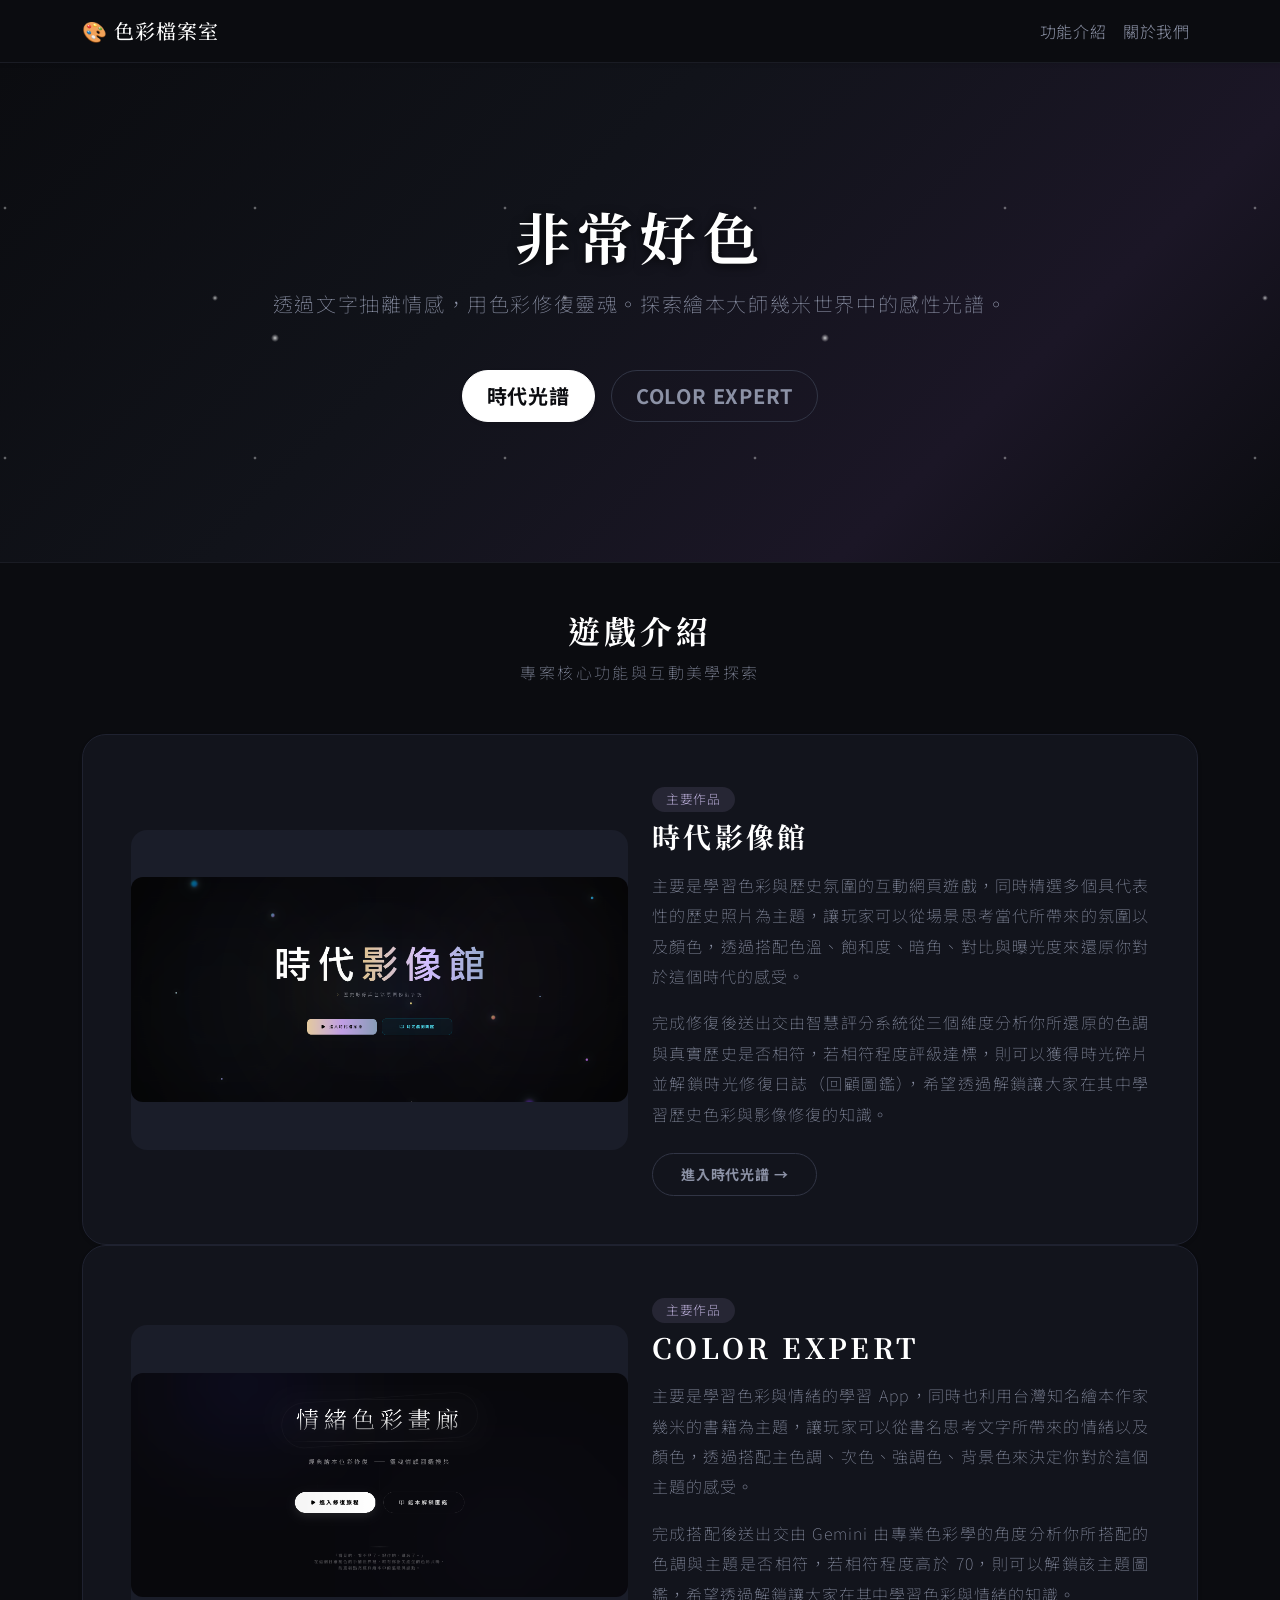
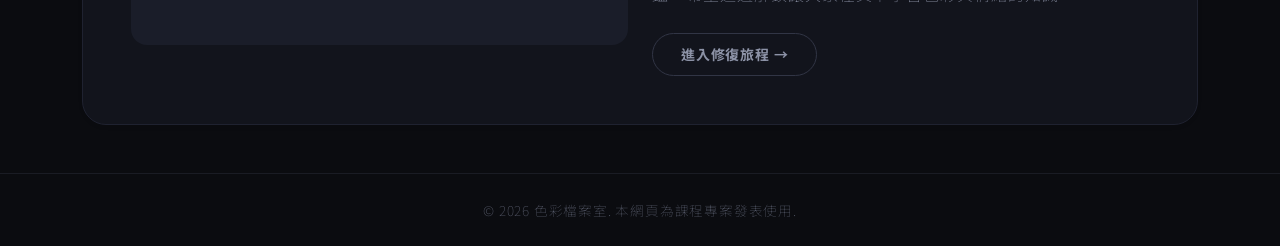
==== app inventor/index.html @ a7d78e62 "Add files via upload" ====
<!DOCTYPE html>
<html lang="zh-TW">
<head>
    <meta charset="UTF-8">
    <meta name="viewport" content="width=device-width, initial-scale=1.0">
    <title>色彩檔案室｜首頁</title>
    
    <link rel="preconnect" href="https://fonts.googleapis.com">
    <link rel="preconnect" href="https://fonts.gstatic.com" crossorigin>
    <link href="https://fonts.googleapis.com/css2?family=Noto+Sans+TC:wght@100;300;400;500&family=Noto+Serif+TC:wght@300;400;500&display=swap" rel="stylesheet">
    
    <link href="https://cdn.jsdelivr.net/npm/bootstrap@5.3.0/dist/css/bootstrap.min.css" rel="stylesheet">
    
    <link rel="stylesheet" href="style.css">
</head>
<body>

    <nav class="navbar navbar-expand-lg navbar-dark shadow-sm sticky-top">
        <div class="container">
            <a class="navbar-brand brand-glow" href="#">🎨 色彩檔案室</a>
            <button class="navbar-toggler" type="button" data-bs-toggle="collapse" data-bs-target="#navbarNav">
                <span class="navbar-toggler-icon"></span>
            </button>
            <div class="collapse navbar-collapse" id="navbarNav">
                <ul class="navbar-nav ms-auto">
                    <li class="nav-item"><a class="nav-link" href="#features">功能介紹</a></li>
                    <li class="nav-item"><a class="nav-link" href="#team">關於我們</a></li>
                </ul>
            </div>
        </div>
    </nav>

    <header class="hero-section">
        <div class="container">
            <h1 class="display-4 fw-bold mb-3 font-serif-title">非常好色</h1>
            <p class="lead mb-5">透過文字抽離情感，用色彩修復靈魂。探索繪本大師幾米世界中的感性光譜。</p>
            
            <div class="d-grid gap-3 d-sm-flex justify-content-sm-center">
                <a href="https://era-palette.vercel.app/" target="_blank" class="btn btn-custom-primary btn-lg px-4 gap-3 fw-bold shadow-sm">
                    時代光譜
                </a>
                <a href="https://color-expert.vercel.app/" target="_blank" class="btn btn-custom-outline btn-lg px-4 fw-bold">
                    COLOR EXPERT
                </a>
            </div>
        </div>
    </header>

    <section id="features" class="py-5">
        <div class="container">
            <div class="text-center mb-5">
                <h2 class="fw-bold font-serif-title">遊戲介紹</h2>
                <p class="text-muted-thin">專案核心功能與互動美學探索</p>
            </div>
            
            <div class="row">
                <div class="col-12">
                    <div class="card p-4 p-md-5 shadow-sm feature-card text-white">
                        <div class="row align-items-center g-4">
                            
                            <div class="col-lg-6">
                                <div class="game-image-placeholder d-flex align-items-center justify-content-center p-0" style="border: none;">
                                    <img src="game1.png" alt="COLOR EXPERT 遊戲畫面" class="img-fluid game-img w-100 h-100">
                                </div>
                            </div>
                            
                            <div class="col-lg-6">
                                <span class="badge badge-custom mb-2">主要作品</span>
                                <h3 class="fw-bold font-serif-title mb-3" style="color: #ffffff;">時代影像館</h3>
                                <p class="game-intro-text">
                                    主要是學習色彩與歷史氛圍的互動網頁遊戲，同時精選多個具代表性的歷史照片為主題，讓玩家可以從場景思考當代所帶來的氛圍以及顏色，透過搭配色溫、飽和度、暗角、對比與曝光度來還原你對於這個時代的感受。
                                </p>
                                <p class="game-intro-text mt-3">
                                    完成修復後送出交由智慧評分系統從三個維度分析你所還原的色調與真實歷史是否相符，若相符程度評級達標，則可以獲得時光碎片並解鎖時光修復日誌（回顧圖鑑），希望透過解鎖讓大家在其中學習歷史色彩與影像修復的知識。
                                </p>
                                
                                <div class="mt-4">
                                    <a href="https://era-palette.vercel.app/" target="_blank" class="btn btn-custom-outline btn-sm fw-bold">
                                        進入時代光譜 →
                                    </a>
                                </div>
                            </div>
                            
                        </div>
                    </div>
                </div>
            </div>

            <div class="row">
                <div class="col-12">
                    <div class="card p-4 p-md-5 shadow-sm feature-card text-white">
                        <div class="row align-items-center g-4">
                            
                            <div class="col-lg-6">
                                <div class="game-image-placeholder d-flex align-items-center justify-content-center p-0" style="border: none;">
                                    <img src="game2.png" alt="COLOR EXPERT 遊戲畫面" class="img-fluid game-img w-100 h-100">
                                </div>
                            </div>
                            
                            <div class="col-lg-6">
                                <span class="badge badge-custom mb-2">主要作品</span>
                                <h3 class="fw-bold font-serif-title mb-3" style="color: #ffffff;">COLOR EXPERT</h3>
                                <p class="game-intro-text">
                                    主要是學習色彩與情緒的學習 App，同時也利用台灣知名繪本作家幾米的書籍為主題，讓玩家可以從書名思考文字所帶來的情緒以及顏色，透過搭配主色調、次色、強調色、背景色來決定你對於這個主題的感受。
                                </p>
                                <p class="game-intro-text mt-3">
                                    完成搭配後送出交由 Gemini 由專業色彩學的角度分析你所搭配的色調與主題是否相符，若相符程度高於 70，則可以解鎖該主題圖鑑，希望透過解鎖讓大家在其中學習色彩與情緒的知識。
                                </p>
                                
                                <div class="mt-4">
                                    <a href="https://color-expert.vercel.app/" target="_blank" class="btn btn-custom-outline btn-sm fw-bold">
                                        進入修復旅程 →
                                    </a>
                                </div>
                            </div>
                            
                        </div>
                    </div>
                </div>
            </div> </div>
    </section>

    <footer class="footer-section text-white text-center py-4">
        <div class="container">
            <p class="mb-0">© 2026 色彩檔案室. 本網頁為課程專案發表使用.</p>
        </div>
    </footer>

    <script src="https://cdn.jsdelivr.net/npm/bootstrap@5.3.0/dist/js/bootstrap.bundle.min.js"></script>
</body>
</html>
---- app inventor/style.css ----
/* ==========================================
   全域文字與字體設定
   ========================================== */
body {
    background-color: #0b0c10; /* 更深邃、貼近圖片基礎的微夜色 */
    color: #e2e4e9; 
    font-family: 'Noto Sans TC', sans-serif;
    font-weight: 300;
    line-height: 1.8;
    letter-spacing: 0.05em; /* 拉大字距增加質感 */
}

/* 標題專用樣式：採用纖細有雕刻感的思源宋體 */
.font-serif-title {
    font-family: 'Noto Serif TC', serif;
    font-weight: 300; /* 保持輕盈，橫線才會夠細夠精緻 */
    letter-spacing: 0.12em; /* 圖片中拉大字距的視覺特徵 */
}

.text-muted-thin {
    font-weight: 100; 
    letter-spacing: 0.15em; 
    color: #8c92a6; /* 帶有灰藍調的細字顏色 */
}

/* ==========================================
   導覽列 (Navbar)
   ========================================== */
.navbar {
    background-color: #0b0c10 !important;
    border-bottom: 1px solid #1a1c24;
}

.navbar-brand {
    font-family: 'Noto Serif TC', serif;
    font-weight: 500;
    color: #ffffff !important;
    letter-spacing: 0.05em;
    transition: color 0.3s;
}

.navbar-brand:hover {
    color: #d1c4e9 !important; 
}

.nav-link {
    font-weight: 300;
    color: #8c92a6 !important;
    letter-spacing: 0.05em;
    transition: color 0.3s;
}

.nav-link:hover {
    color: #ffffff !important; 
}

/* ==========================================
   主視覺區 (Hero Section) 💡 已加入星空閃爍動畫
   ========================================== */
.hero-section {
    padding: 140px 0; 
    text-align: center;
    position: relative;
    overflow: hidden; /* 確保內容不會溢出 */
    background-color: #0b0c10; 
    border-bottom: 1px solid #1a1c24;
    
    /* 💡 為了讓星空能獨立閃爍而不影響文字，我們將星光用 ::before 偽元素來繪製 */
    background-image: linear-gradient(135deg, #0b0c10 0%, #11131a 40%, #1b1626 75%, #0b0c10 100%);
}

/* ✨ 新增：負責背景星光的獨立圖層 */
.hero-section::before {
    content: "";
    position: absolute;
    top: 0; left: 0; right: 0; bottom: 0;
    z-index: 0;
    
    /* 這裡保留您原本精美的三層放射狀星光 */
    background-image: 
        radial-gradient(rgba(255,255,255,0.9), rgba(255,255,255,.3) 2.5px, transparent 4px),
        radial-gradient(rgba(255,255,255,0.8), rgba(255,255,255,.2) 2px, transparent 3px),
        radial-gradient(rgba(255,255,255,0.7), rgba(255,255,255,.1) 1.5px, transparent 2px);
    background-size: 550px 550px, 350px 350px, 250px 250px;
    background-position: 0 0, 40px 60px, 130px 270px;
    
    /* 🎬 套用呼吸閃爍動畫：時長 6 秒、無限循環、柔和縮放進出 */
    animation: starTwinkle 6s ease-in-out infinite;
    opacity: 0.85;
}

/* 確保 Hero 區塊內的文字內容在閃爍星光之上，不會跟著變暗 */
.hero-section .container {
    position: relative;
    z-index: 1;
}

.hero-section h1 {
    color: #ffffff !important;
    text-shadow: 0 2px 10px rgba(0,0,0,0.7);
}

.hero-section p.lead {
    font-weight: 100; 
    color: #8c92a6 !important;
    letter-spacing: 0.08em;
}

/* ==========================================
   按鈕自訂樣式
   ========================================== */
.btn-custom-primary {
    background-color: #ffffff !important;
    color: #0b0c10 !important;
    border: 1px solid #ffffff !important;
    border-radius: 30px; 
    padding: 10px 28px;
    transition: all 0.3s ease;
}
.btn-custom-primary:hover {
    background-color: rgba(255,255,255,0.85) !important;
    transform: translateY(-2px);
    box-shadow: 0 4px 15px rgba(255, 255, 255, 0.15);
}

.btn-custom-outline {
    background-color: transparent !important;
    color: #8c92a6 !important;
    border: 1px solid #313545 !important;
    border-radius: 30px;
    padding: 10px 28px;
    transition: all 0.3s ease;
}
.btn-custom-outline:hover {
    color: #ffffff !important;
    border-color: #8c92a6 !important;
    transform: translateY(-2px);
}

/* ==========================================
   功能介紹與滿版卡片區 (Features)
   ========================================== */
#features {
    background-color: #0b0c10 !important;
}

.feature-card {
    background-color: #12141c; 
    border: 1px solid #1f2230;
    border-radius: 24px; 
    transition: all 0.4s cubic-bezier(0.16, 1, 0.3, 1);
}

.feature-card:hover {
    border-color: #9c8eb9; 
    box-shadow: 0 16px 40px rgba(156, 142, 185, 0.06);
}

.game-image-placeholder {
    background-color: #1a1d29; 
    border: 1px dashed #31364a;  
    border-radius: 16px;
    min-height: 320px;          
    padding: 20px;
    transition: border-color 0.3s;
}

.feature-card:hover .game-image-placeholder {
    border-color: #5d5475;      
}

.placeholder-text-box p {
    font-weight: 100;
    font-size: 0.9rem;
    color: #63697a;
    letter-spacing: 0.05em;
}

.game-img {
    border-radius: 12px;
    max-height: 350px;
    object-fit: cover;
}

.badge-custom {
    background-color: rgba(156, 142, 185, 0.15);
    color: #b3a7d0;
    font-weight: 300;
    font-size: 0.8rem;
    padding: 6px 14px;
    border-radius: 20px;
    letter-spacing: 0.05em;
}

.feature-card .game-intro-text {
    font-weight: 100;
    color: #8c92a6;
    text-align: justify;
    font-size: 1rem;
    letter-spacing: 0.06em;
    line-height: 1.9;
}

.icon-box {
    font-size: 2.3rem;
}

h1, h2 {
    color: #ffffff;
}

/* ==========================================
   頁尾 (Footer)
   ========================================== */
.footer-section {
    background-color: #0b0c10; 
    border-top: 1px solid #1a1c24;
}

.footer-section p {
    font-weight: 100; 
    font-size: 0.85rem; 
    color: #535766;
}

/* ==========================================
   🎬 ✨ 新增：星空背景閃爍動畫定義 (Keyframes)
   ========================================== */
@keyframes starTwinkle {
    0%, 100% {
        opacity: 0.85;
        transform: scale(1);
    }
    50% {
        opacity: 0.4;      /* 降到 0.4，讓星星變暗微弱，模擬真實星夜 */
        transform: scale(0.98); /* 細微縮放增加動態層次感 */
    }
}
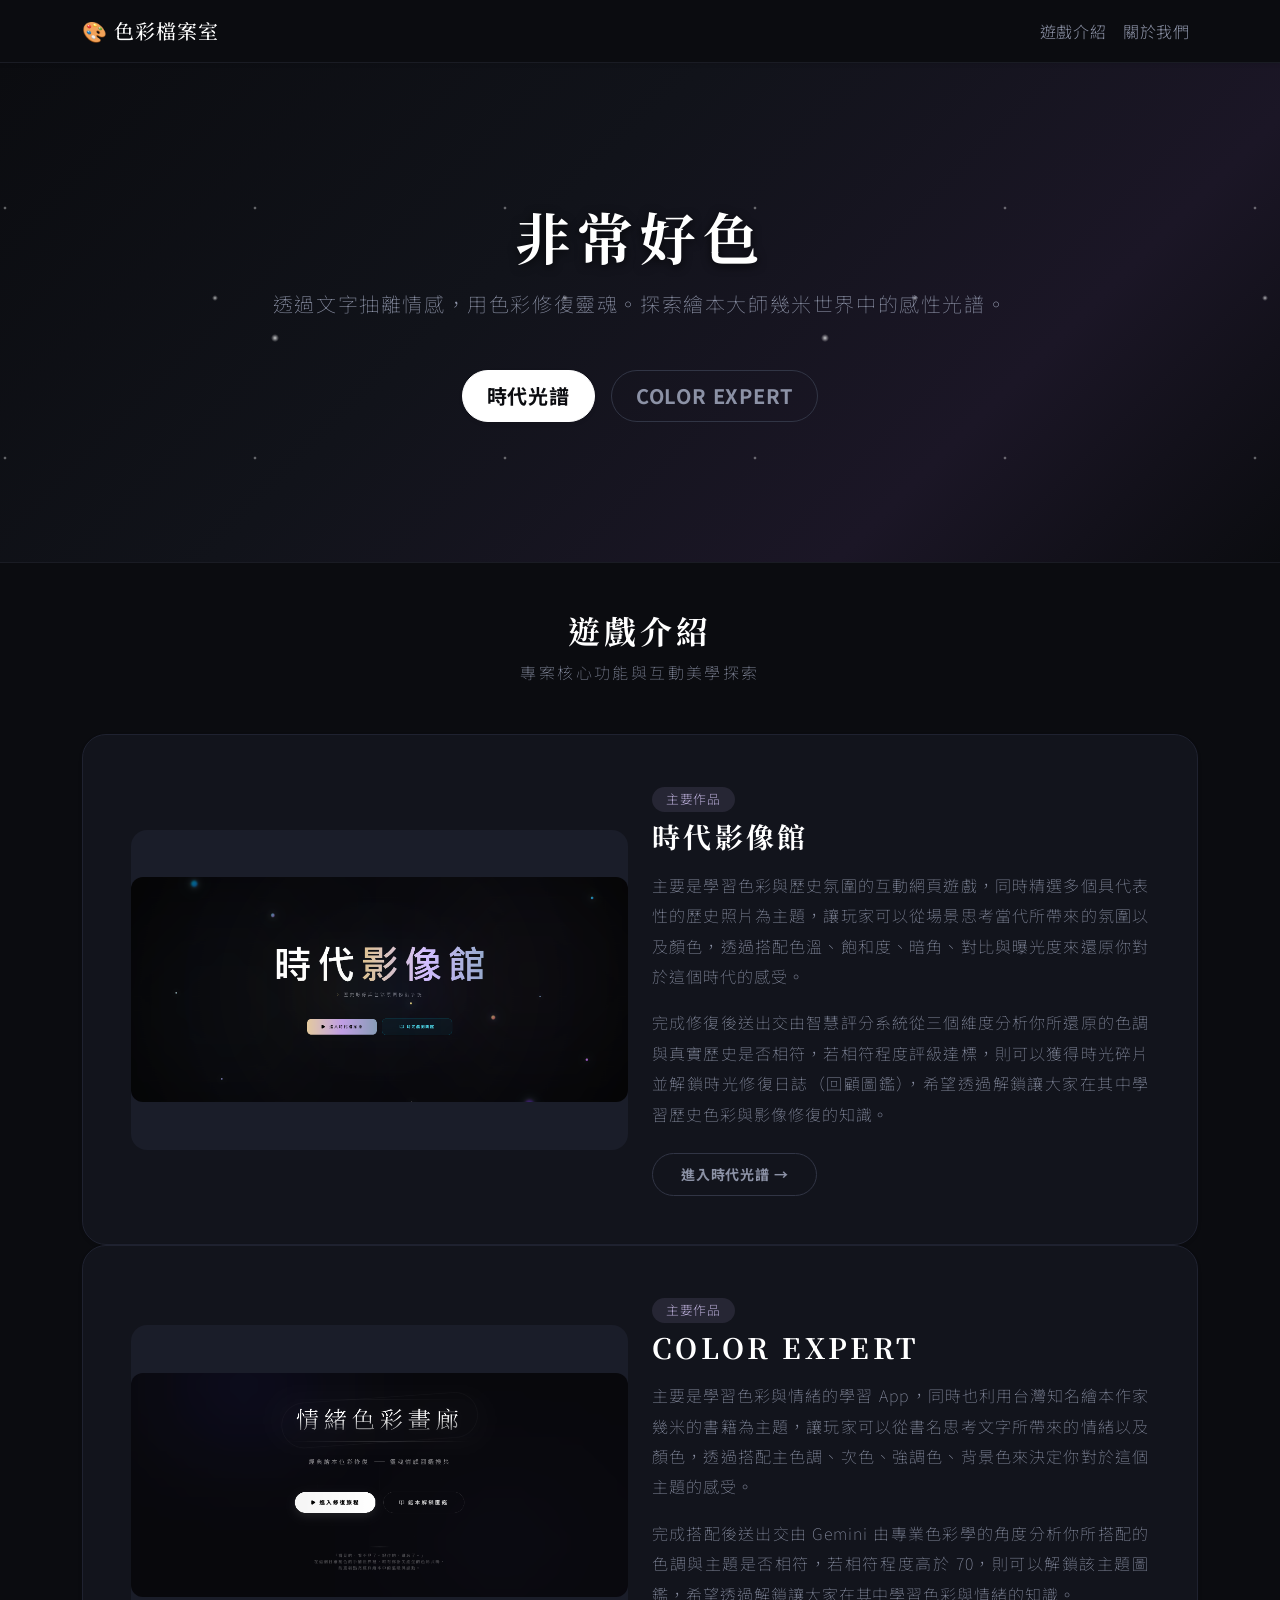
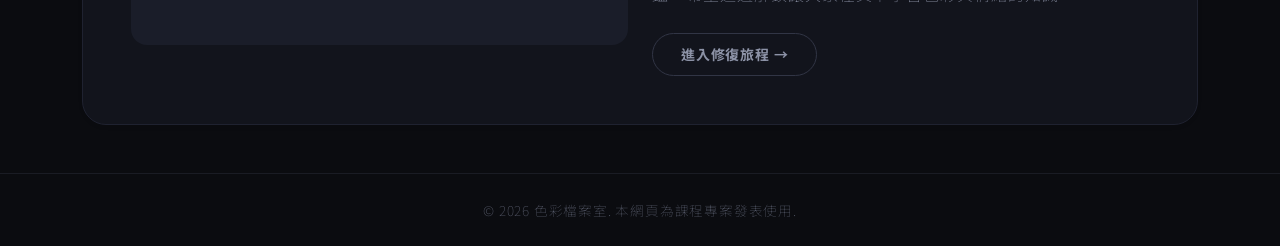
==== commit 3d8e6353: "Update index.html" ====
--- a/app inventor/index.html
+++ b/app inventor/index.html
@@ -23,7 +23,7 @@
             </button>
             <div class="collapse navbar-collapse" id="navbarNav">
                 <ul class="navbar-nav ms-auto">
-                    <li class="nav-item"><a class="nav-link" href="#features">功能介紹</a></li>
+                    <li class="nav-item"><a class="nav-link" href="#features">遊戲介紹</a></li>
                     <li class="nav-item"><a class="nav-link" href="#team">關於我們</a></li>
                 </ul>
             </div>
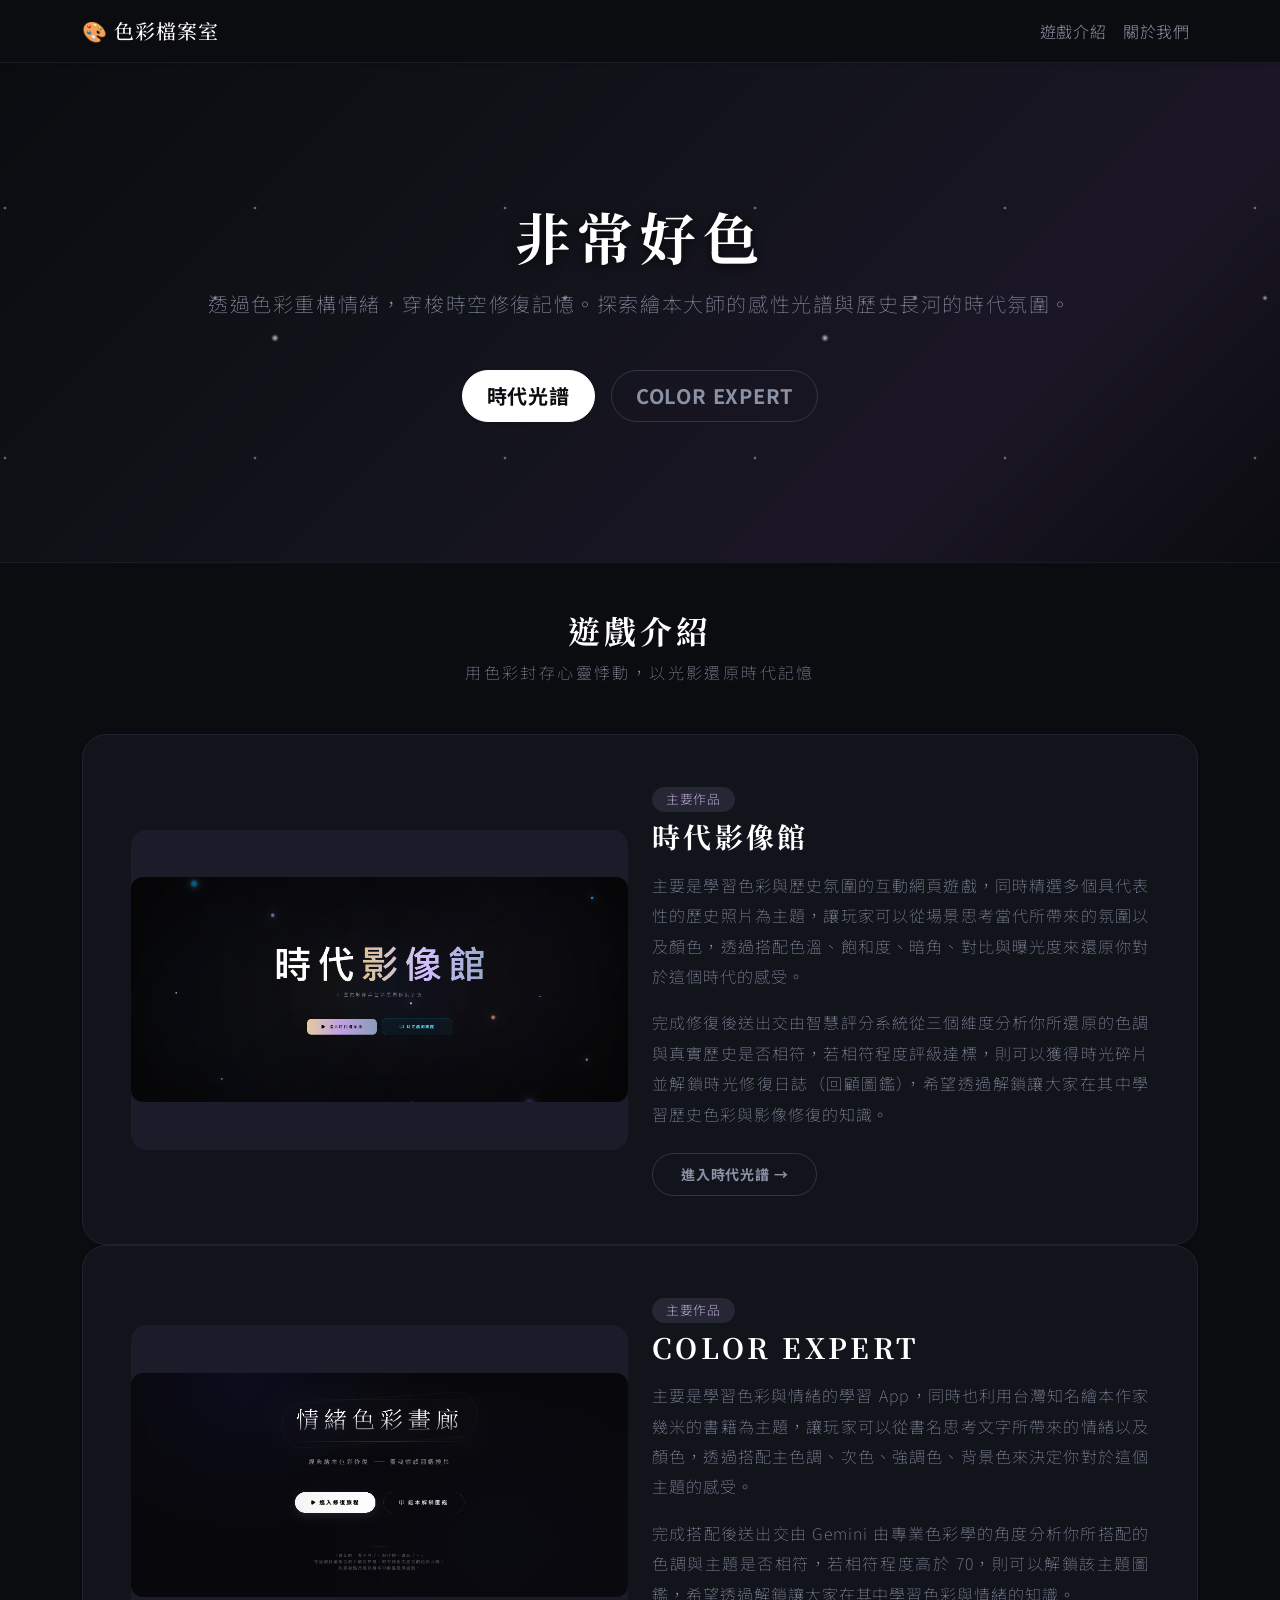
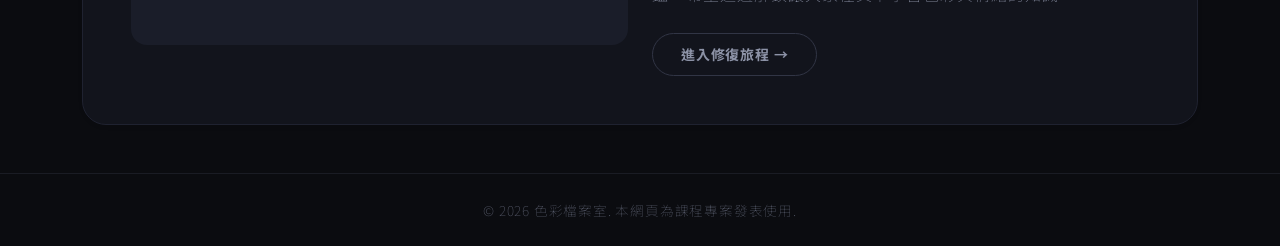
==== commit 9d7dc891: "Update index.html" ====
--- a/app inventor/index.html
+++ b/app inventor/index.html
@@ -33,7 +33,7 @@
     <header class="hero-section">
         <div class="container">
             <h1 class="display-4 fw-bold mb-3 font-serif-title">非常好色</h1>
-            <p class="lead mb-5">透過文字抽離情感，用色彩修復靈魂。探索繪本大師幾米世界中的感性光譜。</p>
+            <p class="lead mb-5">透過色彩重構情緒，穿梭時空修復記憶。探索繪本大師的感性光譜與歷史長河的時代氛圍。</p>
             
             <div class="d-grid gap-3 d-sm-flex justify-content-sm-center">
                 <a href="https://era-palette.vercel.app/" target="_blank" class="btn btn-custom-primary btn-lg px-4 gap-3 fw-bold shadow-sm">
@@ -50,7 +50,7 @@
         <div class="container">
             <div class="text-center mb-5">
                 <h2 class="fw-bold font-serif-title">遊戲介紹</h2>
-                <p class="text-muted-thin">專案核心功能與互動美學探索</p>
+                <p class="text-muted-thin">用色彩封存心靈悸動，以光影還原時代記憶</p>
             </div>
             
             <div class="row">
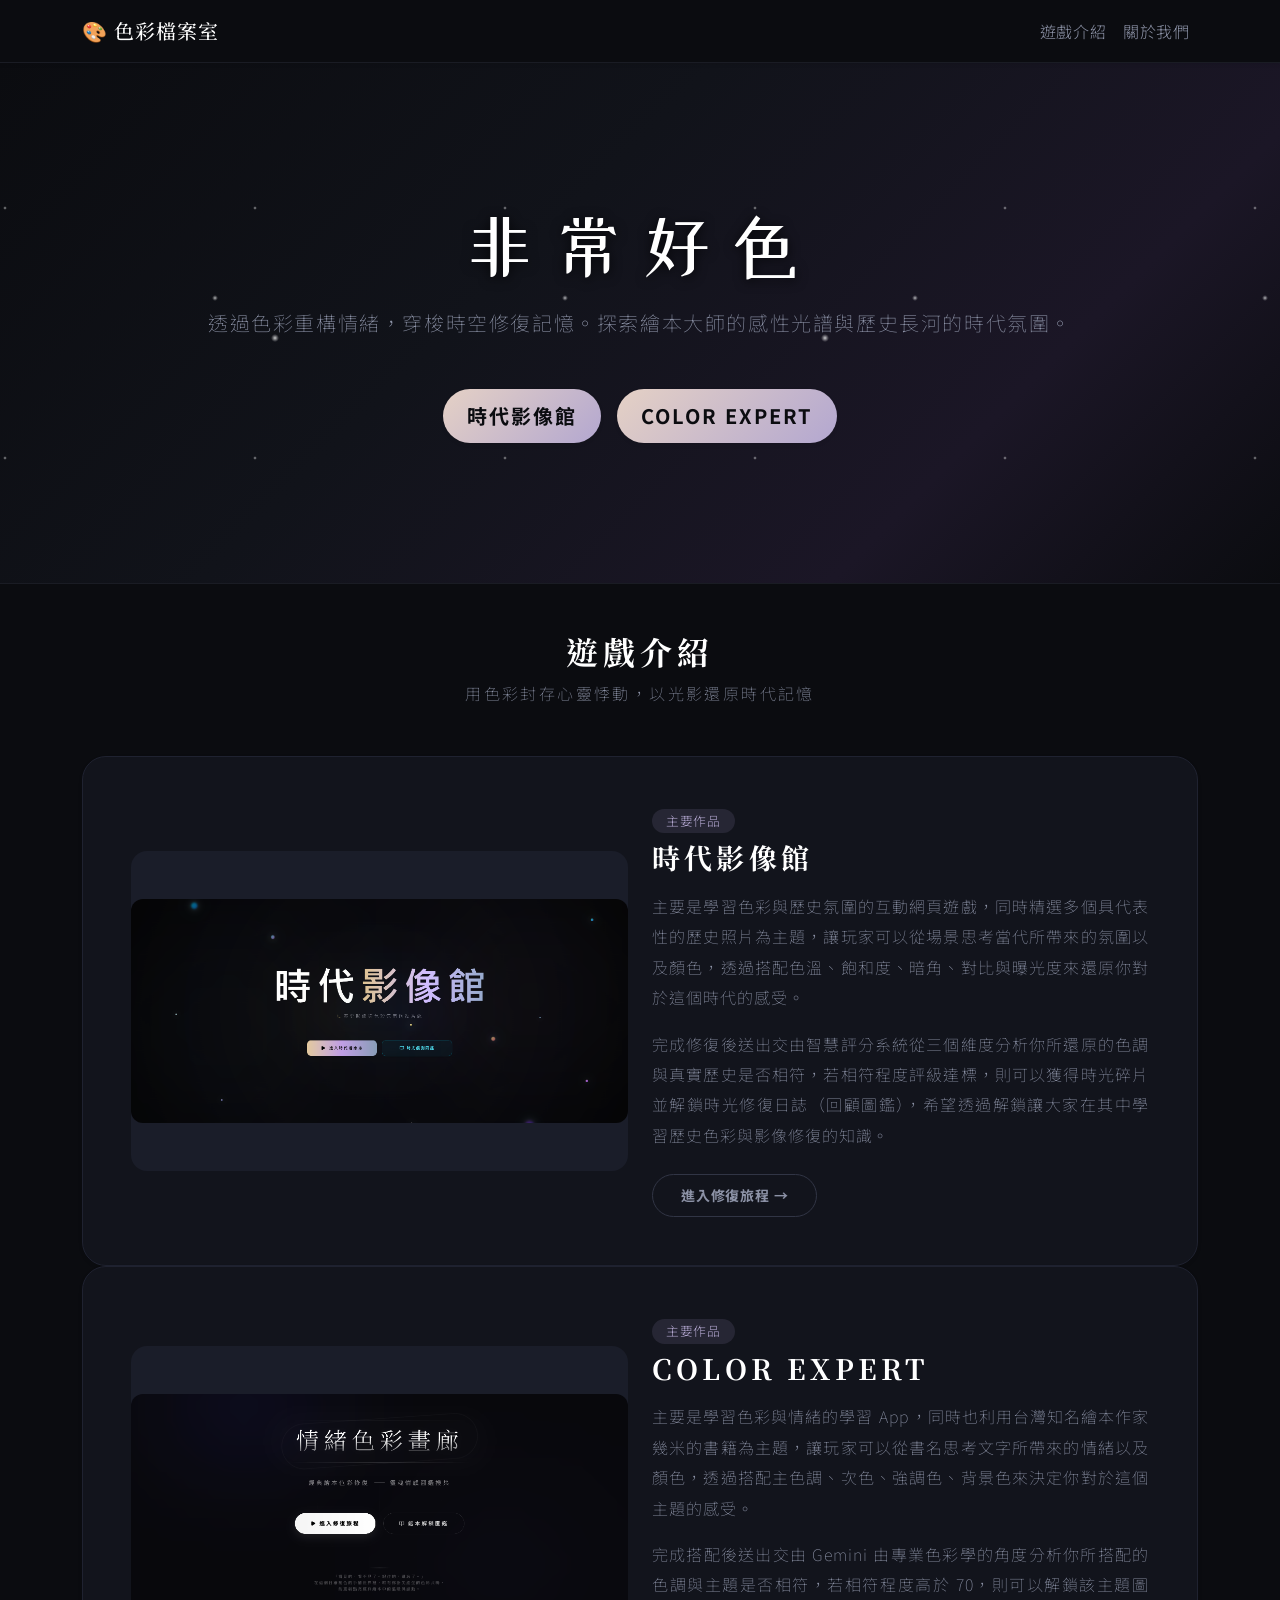
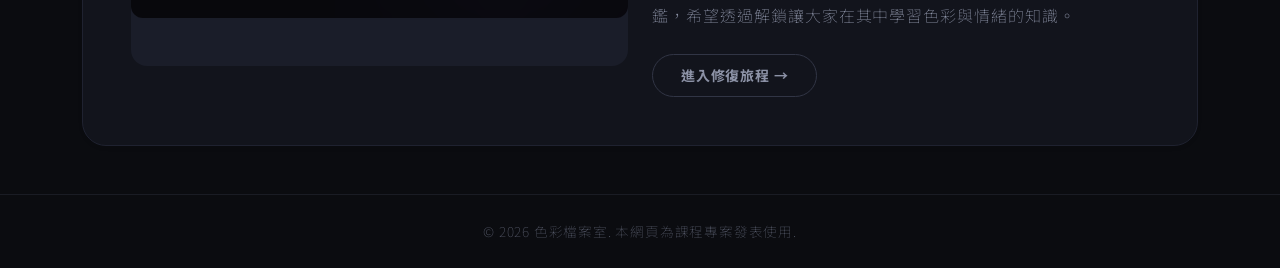
==== commit 9f248bb5: "123" ====
--- a/app inventor/index.html
+++ b/app inventor/index.html
@@ -8,7 +8,7 @@
     <link rel="preconnect" href="https://fonts.googleapis.com">
     <link rel="preconnect" href="https://fonts.gstatic.com" crossorigin>
     <link href="https://fonts.googleapis.com/css2?family=Noto+Sans+TC:wght@100;300;400;500&family=Noto+Serif+TC:wght@300;400;500&display=swap" rel="stylesheet">
-    
+    <link href="https://fonts.googleapis.com/css2?family=Noto+Sans+TC:wght@100;300;400&family=Noto+Serif+TC:wght@300;400&family=ZCOOL+XiaoWei&family=ZCOOL+QingKe+HuangYou&family=Ma+Shan+Zheng&display=swap" rel="stylesheet">
     <link href="https://cdn.jsdelivr.net/npm/bootstrap@5.3.0/dist/css/bootstrap.min.css" rel="stylesheet">
     
     <link rel="stylesheet" href="style.css">
@@ -32,14 +32,14 @@
 
     <header class="hero-section">
         <div class="container">
-            <h1 class="display-4 fw-bold mb-3 font-serif-title">非常好色</h1>
+            <h1 class="display-4 fw-bold mb-3 font-serif-title hero-main-title">非常好色</h1>
             <p class="lead mb-5">透過色彩重構情緒，穿梭時空修復記憶。探索繪本大師的感性光譜與歷史長河的時代氛圍。</p>
             
             <div class="d-grid gap-3 d-sm-flex justify-content-sm-center">
                 <a href="https://era-palette.vercel.app/" target="_blank" class="btn btn-custom-primary btn-lg px-4 gap-3 fw-bold shadow-sm">
-                    時代光譜
+                    時代影像館
                 </a>
-                <a href="https://color-expert.vercel.app/" target="_blank" class="btn btn-custom-outline btn-lg px-4 fw-bold">
+                <a href="https://color-expert.vercel.app/" target="_blank" class="btn btn-custom-primary btn-lg px-4 fw-bold shadow-sm">
                     COLOR EXPERT
                 </a>
             </div>
@@ -76,7 +76,7 @@
                                 
                                 <div class="mt-4">
                                     <a href="https://era-palette.vercel.app/" target="_blank" class="btn btn-custom-outline btn-sm fw-bold">
-                                        進入時代光譜 →
+                                        進入修復旅程 →
                                     </a>
                                 </div>
                             </div>
--- a/app inventor/style.css
+++ b/app inventor/style.css
@@ -12,9 +12,9 @@
 
 /* 標題專用樣式：採用纖細有雕刻感的思源宋體 */
 .font-serif-title {
-    font-family: 'Noto Serif TC', serif;
-    font-weight: 300; /* 保持輕盈，橫線才會夠細夠精緻 */
-    letter-spacing: 0.12em; /* 圖片中拉大字距的視覺特徵 */
+    font-family: 'Noto Serif TC', serif; /* 使用極具質感的思源宋體 */
+    font-weight: 5000;       /* 💡 從原本的 300 調整為 500，讓字體變粗、更有份量 */
+    letter-spacing: 0.15em;  /* 💡 稍微再拉大一點字距，維持大器、優雅的排版視覺 */
 }
 
 .text-muted-thin {
@@ -96,8 +96,9 @@
 }
 
 .hero-section h1 {
+    font-size: 4.5rem !important; /* 💡 設定大標題尺寸，原本 Bootstrap 的 display-4 大約是 3.5rem */
     color: #ffffff !important;
-    text-shadow: 0 2px 10px rgba(0,0,0,0.7);
+    text-shadow: 0 2px 12px rgba(0,0,0,0.8); /* 稍微加深陰影，讓大字在星空背景下更清晰 */
 }
 
 .hero-section p.lead {
@@ -110,17 +111,20 @@
    按鈕自訂樣式
    ========================================== */
 .btn-custom-primary {
-    background-color: #ffffff !important;
+    /* 漸層色：從溫潤的粉橘色到優雅的淡紫色 */
+    background: linear-gradient(135deg, #e5d1c5 0%, #b3a7d0 100%) !important;
     color: #0b0c10 !important;
-    border: 1px solid #ffffff !important;
+    border: none !important;
     border-radius: 30px; 
-    padding: 10px 28px;
+    padding: 12px 32px;
     transition: all 0.3s ease;
-}
+    letter-spacing: 0.1em;
+}
+
 .btn-custom-primary:hover {
-    background-color: rgba(255,255,255,0.85) !important;
-    transform: translateY(-2px);
-    box-shadow: 0 4px 15px rgba(255, 255, 255, 0.15);
+    transform: translateY(-3px);
+    filter: brightness(1.1); /* 懸停時稍微變亮 */
+    box-shadow: 0 10px 25px rgba(179, 167, 208, 0.2);
 }
 
 .btn-custom-outline {
@@ -235,4 +239,31 @@
         opacity: 0.4;      /* 降到 0.4，讓星星變暗微弱，模擬真實星夜 */
         transform: scale(0.98); /* 細微縮放增加動態層次感 */
     }
+}
+
+/* ==========================================
+   單獨針對「非常好色」大標題的特殊設定
+   ========================================== */
+.hero-main-title {
+    /* 1. 更換字體：您可以選擇 Noto Sans TC (黑體) 或是維持 Noto Serif TC 但改字重 */
+    font-family: 'ZCOOL XiaoWei', serif;
+    
+    /* 2. 單獨調整字體大小 (例如調整到 4.5rem) */
+    font-size: 5rem !important; 
+    
+    /* 3. 單獨調整字體粗細 (300 最細、500 中等、700 最粗) */
+    font-weight: 400 !important;  
+    
+    /* 4. 增加字距，讓它看起來更大器 */
+    letter-spacing: 0.2em !important; 
+    
+    /* 5. 加上一點文字光暈（對應圖片中亮亮的質感） */
+    text-shadow: 0 0 15px rgba(255, 255, 255, 0.3); 
+}
+
+/* 確保在手機螢幕上字不會太大而跑版 */
+@media (max-width: 768px) {
+    .hero-main-title {
+        font-size: 2.8rem !important;
+    }
 }
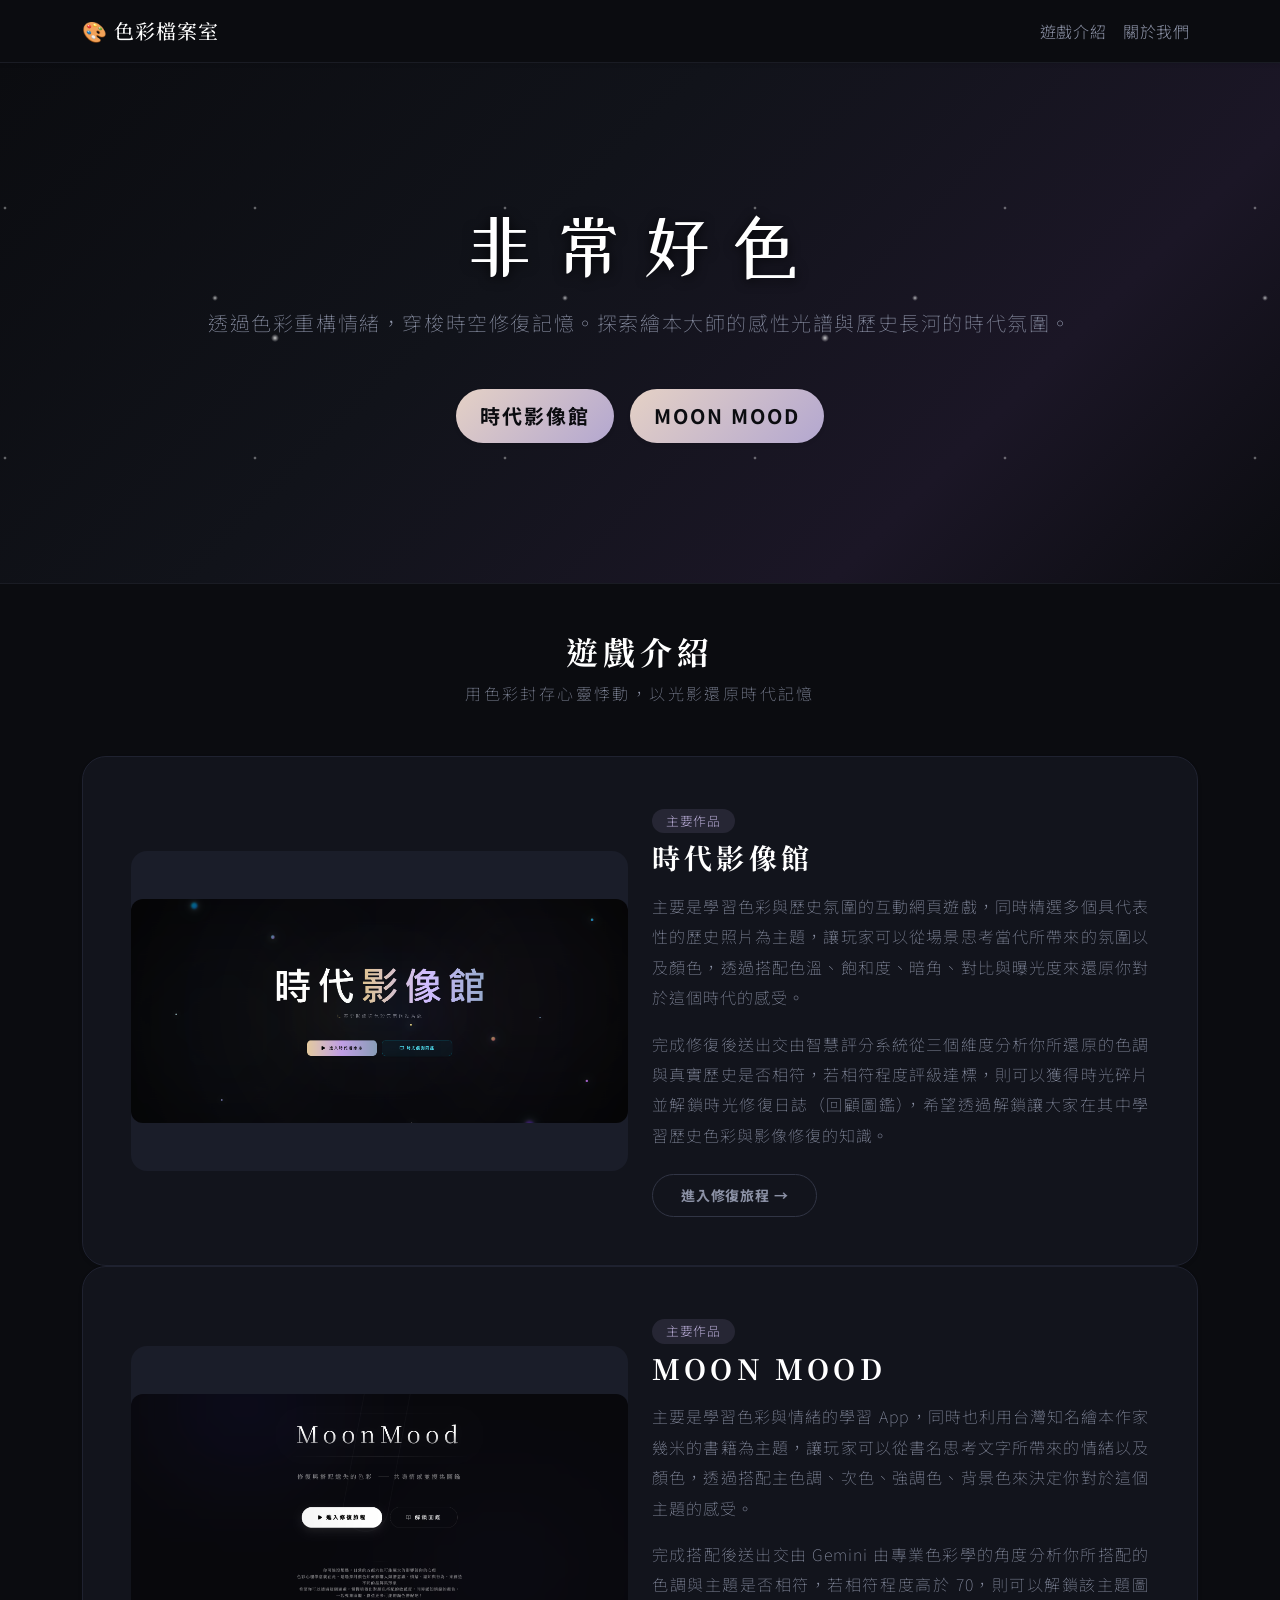
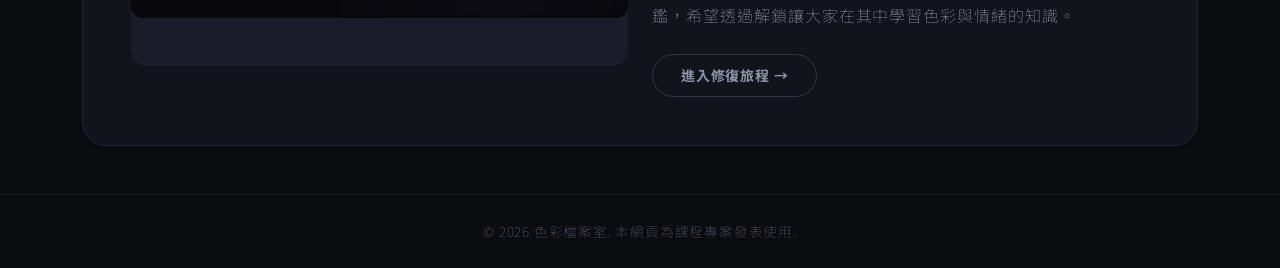
==== commit db7b2056: "MOON MOOD" ====
--- a/app inventor/index.html
+++ b/app inventor/index.html
@@ -24,7 +24,7 @@
             <div class="collapse navbar-collapse" id="navbarNav">
                 <ul class="navbar-nav ms-auto">
                     <li class="nav-item"><a class="nav-link" href="#features">遊戲介紹</a></li>
-                    <li class="nav-item"><a class="nav-link" href="#team">關於我們</a></li>
+                    <li class="nav-item"><a class="nav-link" href="about.html" target="_blank">關於我們</a></li>
                 </ul>
             </div>
         </div>
@@ -40,7 +40,7 @@
                     時代影像館
                 </a>
                 <a href="https://color-expert.vercel.app/" target="_blank" class="btn btn-custom-primary btn-lg px-4 fw-bold shadow-sm">
-                    COLOR EXPERT
+                    MOON MOOD
                 </a>
             </div>
         </div>
@@ -99,7 +99,7 @@
                             
                             <div class="col-lg-6">
                                 <span class="badge badge-custom mb-2">主要作品</span>
-                                <h3 class="fw-bold font-serif-title mb-3" style="color: #ffffff;">COLOR EXPERT</h3>
+                                <h3 class="fw-bold font-serif-title mb-3" style="color: #ffffff;">MOON MOOD</h3>
                                 <p class="game-intro-text">
                                     主要是學習色彩與情緒的學習 App，同時也利用台灣知名繪本作家幾米的書籍為主題，讓玩家可以從書名思考文字所帶來的情緒以及顏色，透過搭配主色調、次色、強調色、背景色來決定你對於這個主題的感受。
                                 </p>
--- a/app inventor/style.css
+++ b/app inventor/style.css
@@ -1,7 +1,12 @@
 /* ==========================================
    全域文字與字體設定
    ========================================== */
-body {
+/* 讓網頁內的錨點跳轉（如 #features）擁有平滑滾動動畫 */
+html {
+    scroll-behavior: smooth;
+}
+
+   body {
     background-color: #0b0c10; /* 更深邃、貼近圖片基礎的微夜色 */
     color: #e2e4e9; 
     font-family: 'Noto Sans TC', sans-serif;
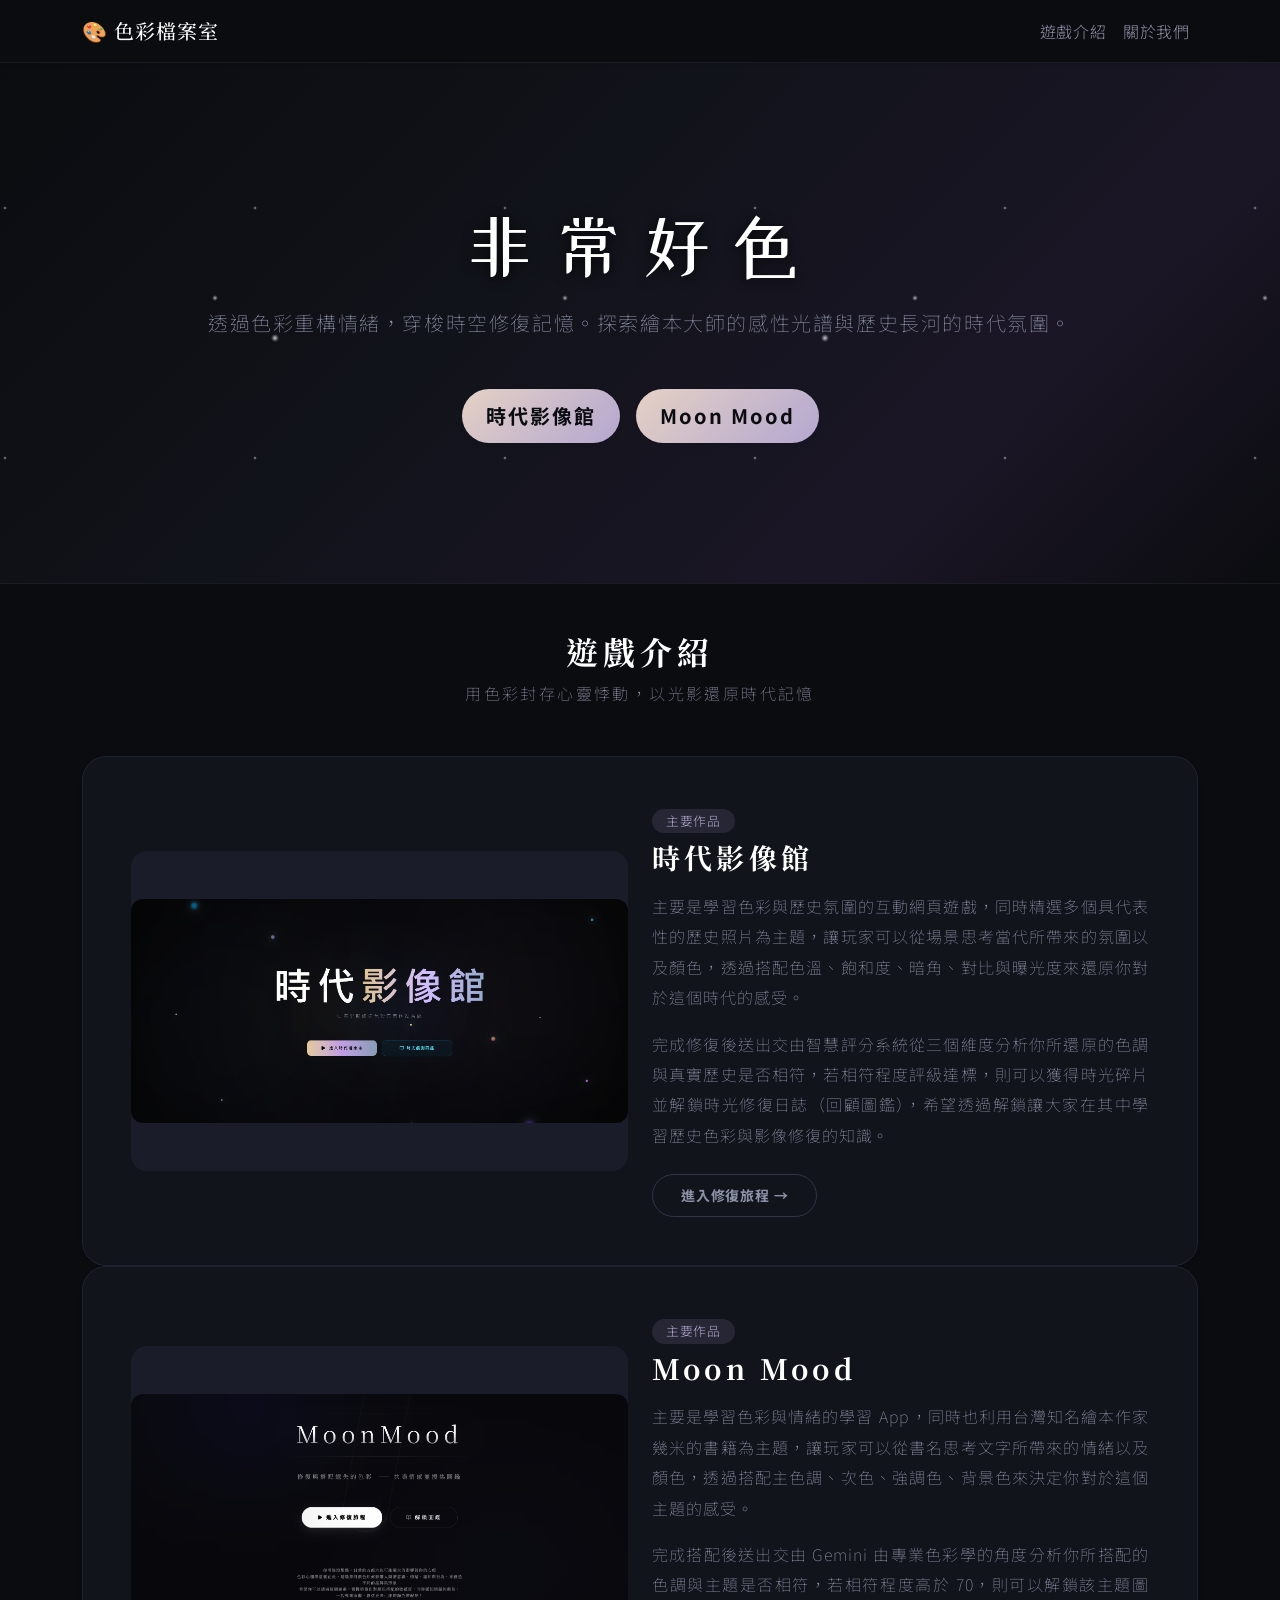
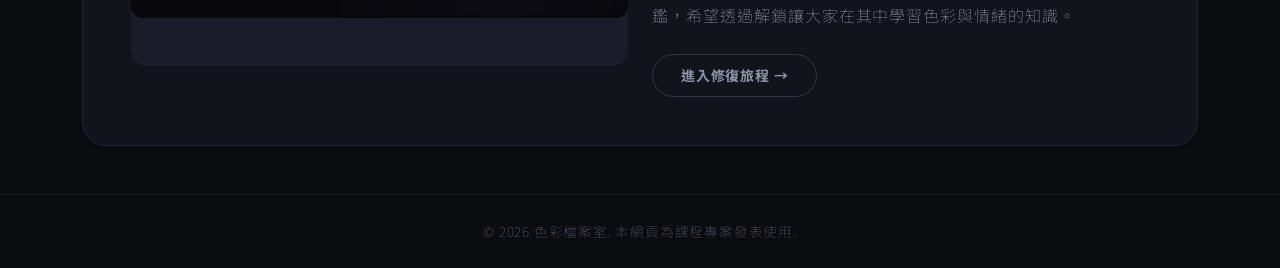
==== commit 7d91b4a0: "Moon Mood" ====
--- a/app inventor/index.html
+++ b/app inventor/index.html
@@ -40,7 +40,7 @@
                     時代影像館
                 </a>
                 <a href="https://color-expert.vercel.app/" target="_blank" class="btn btn-custom-primary btn-lg px-4 fw-bold shadow-sm">
-                    MOON MOOD
+                    Moon Mood
                 </a>
             </div>
         </div>
@@ -99,7 +99,7 @@
                             
                             <div class="col-lg-6">
                                 <span class="badge badge-custom mb-2">主要作品</span>
-                                <h3 class="fw-bold font-serif-title mb-3" style="color: #ffffff;">MOON MOOD</h3>
+                                <h3 class="fw-bold font-serif-title mb-3" style="color: #ffffff;">Moon Mood</h3>
                                 <p class="game-intro-text">
                                     主要是學習色彩與情緒的學習 App，同時也利用台灣知名繪本作家幾米的書籍為主題，讓玩家可以從書名思考文字所帶來的情緒以及顏色，透過搭配主色調、次色、強調色、背景色來決定你對於這個主題的感受。
                                 </p>
